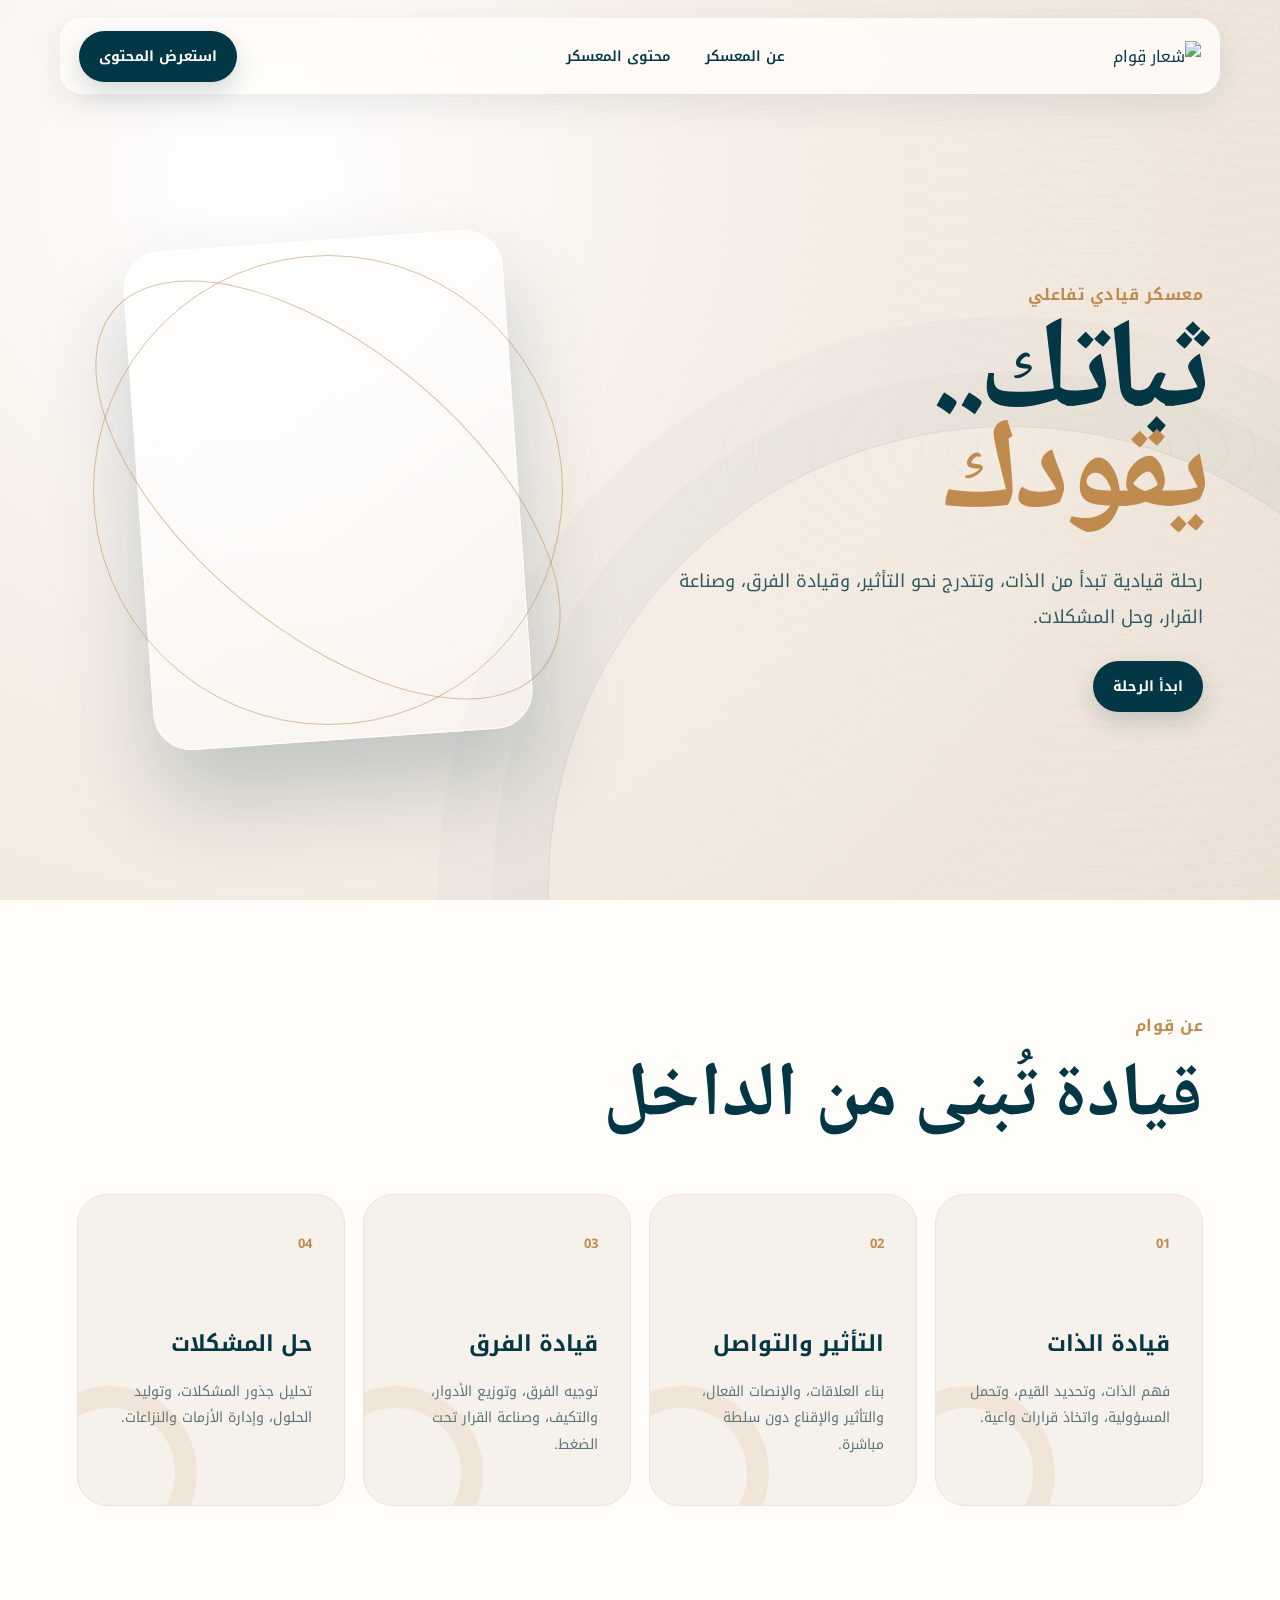
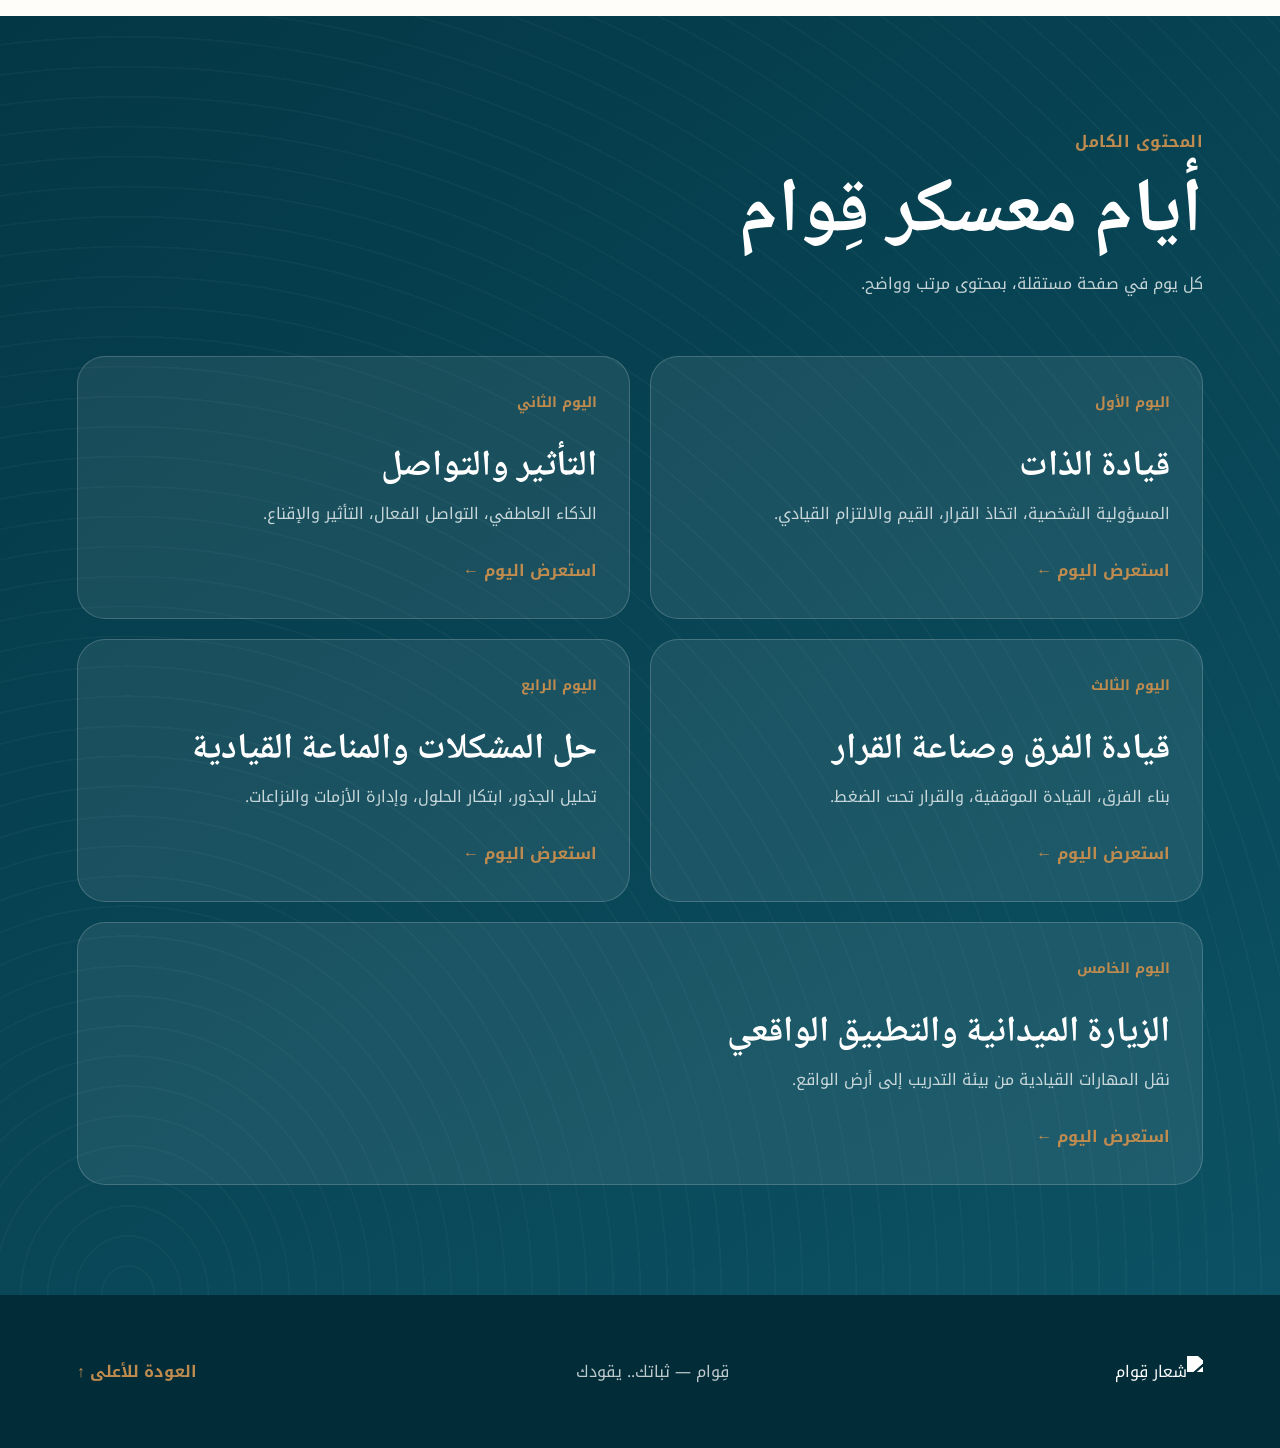
==== index.html @ e5f21ede "Add files via upload" ====
<!doctype html>
<html lang="ar" dir="rtl">
<head>
  <meta charset="utf-8" />
  <meta name="viewport" content="width=device-width, initial-scale=1" />
  <meta name="theme-color" content="#043745" />
  <title>معسكر قِوام القيادي</title>
  <meta name="description" content="الموقع التعريفي لمحتوى معسكر قِوام القيادي." />
  <link rel="preconnect" href="https://fonts.googleapis.com">
  <link rel="preconnect" href="https://fonts.gstatic.com" crossorigin>
  <link href="https://fonts.googleapis.com/css2?family=Noto+Kufi+Arabic:wght@400;500;600;700&family=Noto+Naskh+Arabic:wght@600;700&display=swap" rel="stylesheet">
  <link rel="stylesheet" href="style.css" />
</head>
<body>
  <header class="site-header" id="top">
    <a class="brand" href="#top" aria-label="العودة إلى أعلى الصفحة">
      <img src="assets/qiwam-logo.png" alt="شعار قِوام" />
    </a>
    <nav aria-label="التنقل الرئيسي">
      <a href="#about">عن المعسكر</a>
      <a href="#program">محتوى المعسكر</a>
    </nav>
    <a class="header-cta" href="#program">استعرض المحتوى</a>
  </header>

  <main>
    <section class="hero">
      <div class="hero-lines" aria-hidden="true"></div>
      <div class="hero-copy reveal">
        <span class="eyebrow">معسكر قيادي تفاعلي</span>
        <h1>ثباتك..<br><em>يقودك</em></h1>
        <p>رحلة قيادية تبدأ من الذات، وتتدرج نحو التأثير، وقيادة الفرق، وصناعة القرار، وحل المشكلات.</p>
        <a class="primary-btn" href="#program">ابدأ الرحلة</a>
      </div>
      <div class="hero-mark reveal" aria-hidden="true">
        <div class="glass-card"><img src="assets/qiwam-logo.png" alt="" /></div>
        <span class="orbit orbit-one"></span>
        <span class="orbit orbit-two"></span>
      </div>
    </section>

    <section class="about section" id="about">
      <div class="section-heading reveal">
        <span>عن قِوام</span>
        <h2>قيادة تُبنى من الداخل</h2>
      </div>
      <div class="about-grid">
        <article class="about-card reveal">
          <b>01</b>
          <h3>قيادة الذات</h3>
          <p>فهم الذات، وتحديد القيم، وتحمل المسؤولية، واتخاذ قرارات واعية.</p>
        </article>
        <article class="about-card reveal">
          <b>02</b>
          <h3>التأثير والتواصل</h3>
          <p>بناء العلاقات، والإنصات الفعال، والتأثير والإقناع دون سلطة مباشرة.</p>
        </article>
        <article class="about-card reveal">
          <b>03</b>
          <h3>قيادة الفرق</h3>
          <p>توجيه الفرق، وتوزيع الأدوار، والتكيف، وصناعة القرار تحت الضغط.</p>
        </article>
        <article class="about-card reveal">
          <b>04</b>
          <h3>حل المشكلات</h3>
          <p>تحليل جذور المشكلات، وتوليد الحلول، وإدارة الأزمات والنزاعات.</p>
        </article>
      </div>
    </section>

    <section class="program section" id="program">
      <div class="section-heading light reveal">
        <span>المحتوى الكامل</span>
        <h2>أيام معسكر قِوام</h2>
        <p>كل يوم في صفحة مستقلة، بمحتوى مرتب وواضح.</p>
      </div>
      <div class="days-grid reveal">
        <a class="day-card" href="day-1.html"><b>اليوم الأول</b><h3>قيادة الذات</h3><p>المسؤولية الشخصية، اتخاذ القرار، القيم والالتزام القيادي.</p><span>استعرض اليوم ←</span></a>
        <a class="day-card" href="day-2.html"><b>اليوم الثاني</b><h3>التأثير والتواصل</h3><p>الذكاء العاطفي، التواصل الفعال، التأثير والإقناع.</p><span>استعرض اليوم ←</span></a>
        <a class="day-card" href="day-3.html"><b>اليوم الثالث</b><h3>قيادة الفرق وصناعة القرار</h3><p>بناء الفرق، القيادة الموقفية، والقرار تحت الضغط.</p><span>استعرض اليوم ←</span></a>
        <a class="day-card" href="day-4.html"><b>اليوم الرابع</b><h3>حل المشكلات والمناعة القيادية</h3><p>تحليل الجذور، ابتكار الحلول، وإدارة الأزمات والنزاعات.</p><span>استعرض اليوم ←</span></a>
        <a class="day-card" href="day-5.html"><b>اليوم الخامس</b><h3>الزيارة الميدانية والتطبيق الواقعي</h3><p>نقل المهارات القيادية من بيئة التدريب إلى أرض الواقع.</p><span>استعرض اليوم ←</span></a>
      </div>
    </section>
  </main>

  <footer>
    <img src="assets/qiwam-logo.png" alt="شعار قِوام" />
    <p>قِوام — ثباتك.. يقودك</p>
    <a href="#top">العودة للأعلى ↑</a>
  </footer>

  <script src="script.js"></script>
</body>
</html>
---- style.css ----
:root{
  --navy:#043745;
  --navy-2:#0a4a5b;
  --gold:#bf8b4e;
  --cream:#ebe0d4;
  --gray:#8a8c8e;
  --white:#fffdf9;
  --shadow:0 24px 70px rgba(4,55,69,.15);
}
*{box-sizing:border-box}
html{scroll-behavior:smooth}
body{margin:0;background:var(--white);color:var(--navy);font-family:"Noto Kufi Arabic",sans-serif;overflow-x:hidden}
a{text-decoration:none;color:inherit}
button{font:inherit}
.site-header{position:fixed;z-index:50;top:18px;left:50%;transform:translateX(-50%);width:min(1160px,calc(100% - 32px));height:76px;padding:0 18px;display:flex;align-items:center;justify-content:space-between;border:1px solid rgba(255,255,255,.5);background:rgba(255,253,249,.83);backdrop-filter:blur(18px);border-radius:22px;box-shadow:0 10px 35px rgba(4,55,69,.09)}
.brand img{width:112px;height:48px;object-fit:contain}
nav{display:flex;gap:34px;font-size:14px;font-weight:600}
nav a{position:relative} nav a:after{content:"";position:absolute;right:0;bottom:-8px;width:0;height:2px;background:var(--gold);transition:.3s} nav a:hover:after{width:100%}
.header-cta,.primary-btn{background:var(--navy);color:#fff;padding:12px 20px;border-radius:999px;font-weight:700;font-size:14px;transition:.25s;box-shadow:0 9px 25px rgba(4,55,69,.18)}
.header-cta:hover,.primary-btn:hover{transform:translateY(-2px);background:var(--navy-2)}
.hero{min-height:100vh;padding:150px max(6vw,28px) 70px;display:grid;grid-template-columns:1.05fr .95fr;align-items:center;gap:70px;position:relative;overflow:hidden;background:radial-gradient(circle at 20% 20%,#fff 0,#f7efe7 38%,var(--cream) 100%)}
.hero:before{content:"";position:absolute;inset:auto -15% -50% auto;width:72vw;height:72vw;border-radius:50%;border:1px solid rgba(4,55,69,.1);box-shadow:0 0 0 55px rgba(4,55,69,.025),0 0 0 110px rgba(4,55,69,.02)}
.hero-lines{position:absolute;inset:0;background:repeating-radial-gradient(ellipse at 85% 50%,transparent 0 26px,rgba(4,55,69,.055) 27px 28px);mask-image:linear-gradient(to left,#000,transparent 65%);opacity:.55}
.hero-copy{position:relative;z-index:2;max-width:680px}
.eyebrow,.section-heading span{display:inline-flex;color:var(--gold);font-weight:700;letter-spacing:.03em;margin-bottom:20px}
.hero h1{font-family:"Noto Naskh Arabic",serif;font-size:clamp(72px,10vw,154px);line-height:.78;margin:0 0 34px;font-weight:700;letter-spacing:-.05em}
.hero h1 em{font-style:normal;color:var(--gold)}
.hero p{max-width:610px;line-height:2;font-size:18px;margin:0 0 35px;color:#2f5963}
.hero-mark{position:relative;z-index:2;height:520px;display:grid;place-items:center}
.glass-card{width:min(380px,75vw);aspect-ratio:.76;border-radius:38px;background:linear-gradient(145deg,rgba(255,255,255,.87),rgba(255,255,255,.35));border:1px solid rgba(255,255,255,.9);box-shadow:0 50px 90px rgba(4,55,69,.22),inset 0 1px 0 #fff;display:grid;place-items:center;transform:rotate(-4deg)}
.glass-card img{width:70%;filter:drop-shadow(0 15px 20px rgba(4,55,69,.1))}
.orbit{position:absolute;border:1px solid rgba(191,139,78,.55);border-radius:50%;animation:spin 18s linear infinite}.orbit-one{width:470px;height:470px}.orbit-two{width:560px;height:280px;transform:rotate(40deg);animation-direction:reverse}
@keyframes spin{to{transform:rotate(360deg)}}
.section{padding:110px max(6vw,28px)}
.section-heading{max-width:760px;margin-bottom:56px}.section-heading h2{font-family:"Noto Naskh Arabic",serif;font-size:clamp(44px,6vw,82px);line-height:1;margin:0}.section-heading p{line-height:1.9;color:#58727a}
.about{background:#fffdf9}.about-grid{display:grid;grid-template-columns:repeat(4,1fr);gap:18px}
.about-card{min-height:300px;padding:32px;border-radius:30px;background:#f7f1eb;border:1px solid #eee3d9;transition:.3s;position:relative;overflow:hidden}
.about-card:after{content:"";position:absolute;width:130px;height:130px;border:22px solid rgba(191,139,78,.12);border-radius:50%;left:-55px;bottom:-55px}
.about-card:hover{transform:translateY(-8px);box-shadow:var(--shadow);background:#fff}
.about-card b{color:var(--gold);font-size:13px}.about-card h3{font-size:22px;margin:65px 0 14px}.about-card p{color:#5c747b;line-height:1.9;font-size:14px}
.program{background:linear-gradient(145deg,var(--navy),#0c5264);position:relative;overflow:hidden}
.program:before{content:"";position:absolute;inset:0;background:repeating-radial-gradient(ellipse at 10% 100%,transparent 0 25px,rgba(255,255,255,.045) 26px 27px);opacity:.7}
.light{position:relative;color:#fff}.light p{color:#c7d5d8}.day-tabs{position:relative;display:flex;gap:10px;flex-wrap:wrap;margin-bottom:24px}
.day-tab{border:1px solid rgba(255,255,255,.24);background:rgba(255,255,255,.07);color:#fff;padding:12px 18px;border-radius:999px;cursor:pointer;transition:.25s}.day-tab:hover,.day-tab.active{background:var(--gold);border-color:var(--gold);color:#fff}
.viewer{position:relative;background:#f3ece5;border-radius:30px;overflow:hidden;box-shadow:0 35px 90px rgba(0,0,0,.28)}
.viewer-bar,.viewer-footer{min-height:68px;padding:0 22px;display:flex;align-items:center;justify-content:space-between;background:#fff;border-bottom:1px solid #eadfd4}
.viewer-title{display:flex;align-items:center;gap:10px}.dot{width:9px;height:9px;border-radius:50%;background:var(--gold)}
.viewer-actions{display:flex;gap:8px;align-items:center}.viewer-actions button{width:34px;height:34px;border:0;border-radius:9px;background:#edf2f3;color:var(--navy);cursor:pointer;font-size:19px}.viewer-actions span{font-size:12px;min-width:42px;text-align:center}
.page-stage{height:min(74vh,880px);overflow:auto;display:grid;place-items:start center;padding:30px;background:linear-gradient(145deg,#e8ded4,#f7f3ee)}
.page-stage img{display:block;width:min(100%,980px);height:auto;transform-origin:top center;transition:transform .2s;box-shadow:0 20px 45px rgba(4,55,69,.12);border-radius:4px}
.viewer-footer{border-top:1px solid #eadfd4;border-bottom:0;direction:ltr}.viewer-footer button{border:0;background:var(--navy);color:#fff;padding:10px 18px;border-radius:999px;cursor:pointer}.viewer-footer button:disabled{opacity:.35;cursor:not-allowed}.page-dots{display:flex;gap:7px}.page-dots button{width:9px;height:9px;padding:0;border-radius:50%;background:#c9c2bb}.page-dots button.active{background:var(--gold);transform:scale(1.4)}
footer{padding:45px max(6vw,28px);display:flex;align-items:center;justify-content:space-between;background:#022d38;color:#fff}footer img{width:95px;filter:brightness(0) invert(1)}footer p{opacity:.75}footer a{color:var(--gold);font-weight:700}
.reveal{opacity:0;transform:translateY(28px);transition:opacity .75s ease,transform .75s ease}.reveal.visible{opacity:1;transform:none}
@media(max-width:950px){.site-header nav{display:none}.hero{grid-template-columns:1fr;padding-top:145px}.hero-copy{text-align:center;margin:auto}.hero-copy p{margin-inline:auto}.hero-mark{height:420px}.about-grid{grid-template-columns:1fr 1fr}.header-cta{display:none}}
@media(max-width:600px){.site-header{height:66px;top:10px}.brand img{width:92px}.hero{padding-inline:20px}.hero h1{font-size:76px}.hero p{font-size:15px}.hero-mark{height:330px}.glass-card{width:245px;border-radius:28px}.orbit-one{width:310px;height:310px}.orbit-two{width:340px;height:180px}.section{padding:78px 18px}.about-grid{grid-template-columns:1fr}.about-card{min-height:240px}.about-card h3{margin-top:42px}.day-tabs{display:grid;grid-template-columns:1fr 1fr}.day-tab:last-child{grid-column:1/-1}.viewer-bar{padding:0 12px}.viewer-title strong{font-size:12px}.page-stage{height:68vh;padding:12px}.viewer-footer{padding:0 12px}.page-dots{gap:5px}.viewer-footer button{padding:9px 13px;font-size:12px}footer{flex-direction:column;gap:12px;text-align:center}}

.days-grid{position:relative;display:grid;grid-template-columns:repeat(2,1fr);gap:20px}.day-card{padding:32px;min-height:255px;border-radius:28px;background:rgba(255,255,255,.08);border:1px solid rgba(255,255,255,.18);color:#fff;display:flex;flex-direction:column;transition:.3s}.day-card:last-child{grid-column:1/-1}.day-card:hover{transform:translateY(-7px);background:rgba(255,255,255,.13);border-color:rgba(191,139,78,.7)}.day-card b{color:var(--gold);font-size:14px}.day-card h3{font-family:"Noto Naskh Arabic",serif;font-size:36px;line-height:1.1;margin:32px 0 12px}.day-card p{color:#c8d7da;line-height:1.9;margin:0 0 25px;max-width:620px}.day-card span{margin-top:auto;color:var(--gold);font-weight:700}
.day-main{padding-top:112px;background:#fffdf9}.day-hero{min-height:430px;padding:80px max(7vw,28px);display:flex;align-items:center;justify-content:space-between;gap:40px;background:radial-gradient(circle at 20% 20%,#fff,#efe4d9);position:relative;overflow:hidden}.day-hero:after{content:"";position:absolute;inset:0;background:repeating-radial-gradient(ellipse at 100% 100%,transparent 0 28px,rgba(4,55,69,.05) 29px 30px);mask-image:linear-gradient(to left,#000,transparent 72%)}.day-hero-copy{position:relative;z-index:2;max-width:820px}.day-hero-copy>span{color:var(--gold);font-weight:700}.day-hero h1{font-family:"Noto Naskh Arabic",serif;font-size:clamp(48px,7vw,92px);line-height:1;margin:18px 0}.day-hero p{font-size:18px;color:#4f6c73;line-height:1.9}.day-hero>img{width:min(260px,28vw);position:relative;z-index:2}.day-layout{width:min(1180px,calc(100% - 40px));margin:70px auto 100px;display:grid;grid-template-columns:300px 1fr;gap:55px;align-items:start}.day-summary{position:sticky;top:120px;background:var(--navy);color:#fff;padding:28px;border-radius:26px;box-shadow:var(--shadow)}.day-summary span{color:var(--gold);font-weight:700}.day-summary p{line-height:2;margin-bottom:0}.day-content{min-width:0}.content-section{padding:0 0 48px;margin-bottom:48px;border-bottom:1px solid #e7ddd3}.content-section:last-child{border-bottom:0}.content-section h2{font-family:"Noto Naskh Arabic",serif;font-size:42px;line-height:1.2;margin:0 0 20px}.content-section p,.content-section li{line-height:2;color:#395d66}.content-section ul{margin:0;padding-right:24px}.content-section li{margin-bottom:10px}.reference{background:#f3ebe3;padding:15px 18px;border-right:4px solid var(--gold);border-radius:12px}.scenario-grid,.pillar-grid{display:grid;grid-template-columns:repeat(3,1fr);gap:15px}.pillar-grid{grid-template-columns:repeat(2,1fr)}.scenario-grid article,.pillar-grid article,.timeline article{background:#f5eee7;padding:24px;border-radius:20px;border:1px solid #eadfd5}.scenario-grid h3,.pillar-grid h3,.timeline h3{margin:8px 0;color:var(--navy)}.pillar-grid b,.timeline b{color:var(--gold)}.timeline{display:grid;gap:14px}.timeline article{position:relative;padding-right:72px}.timeline article>b{position:absolute;right:24px;top:25px;font-size:20px}.evaluation{margin-top:24px;padding:24px;border-radius:20px;background:var(--navy);color:#fff}.evaluation h3{margin-top:0;color:var(--gold)}.evaluation p{color:#fff}.day-pagination{width:min(1180px,calc(100% - 40px));margin:-55px auto 70px;display:flex;justify-content:space-between;gap:12px;flex-wrap:wrap}.day-pagination a{background:#f0e7de;padding:12px 18px;border-radius:999px;font-weight:700}.day-pagination a:hover{background:var(--gold);color:#fff}
@media(max-width:850px){.days-grid{grid-template-columns:1fr}.day-card:last-child{grid-column:auto}.day-layout{grid-template-columns:1fr}.day-summary{position:static}.scenario-grid{grid-template-columns:1fr}.day-hero>img{width:170px}.day-hero{min-height:380px}}
@media(max-width:600px){.day-main{padding-top:86px}.day-hero{padding:55px 20px;min-height:auto}.day-hero>img{display:none}.day-hero h1{font-size:52px}.day-layout{width:calc(100% - 28px);margin-top:38px;gap:28px}.content-section h2{font-size:32px}.pillar-grid{grid-template-columns:1fr}.days-grid{gap:14px}.day-card{min-height:220px;padding:25px}.day-card h3{font-size:31px}.timeline article{padding-right:62px}.day-pagination{width:calc(100% - 28px);margin-top:-55px}}
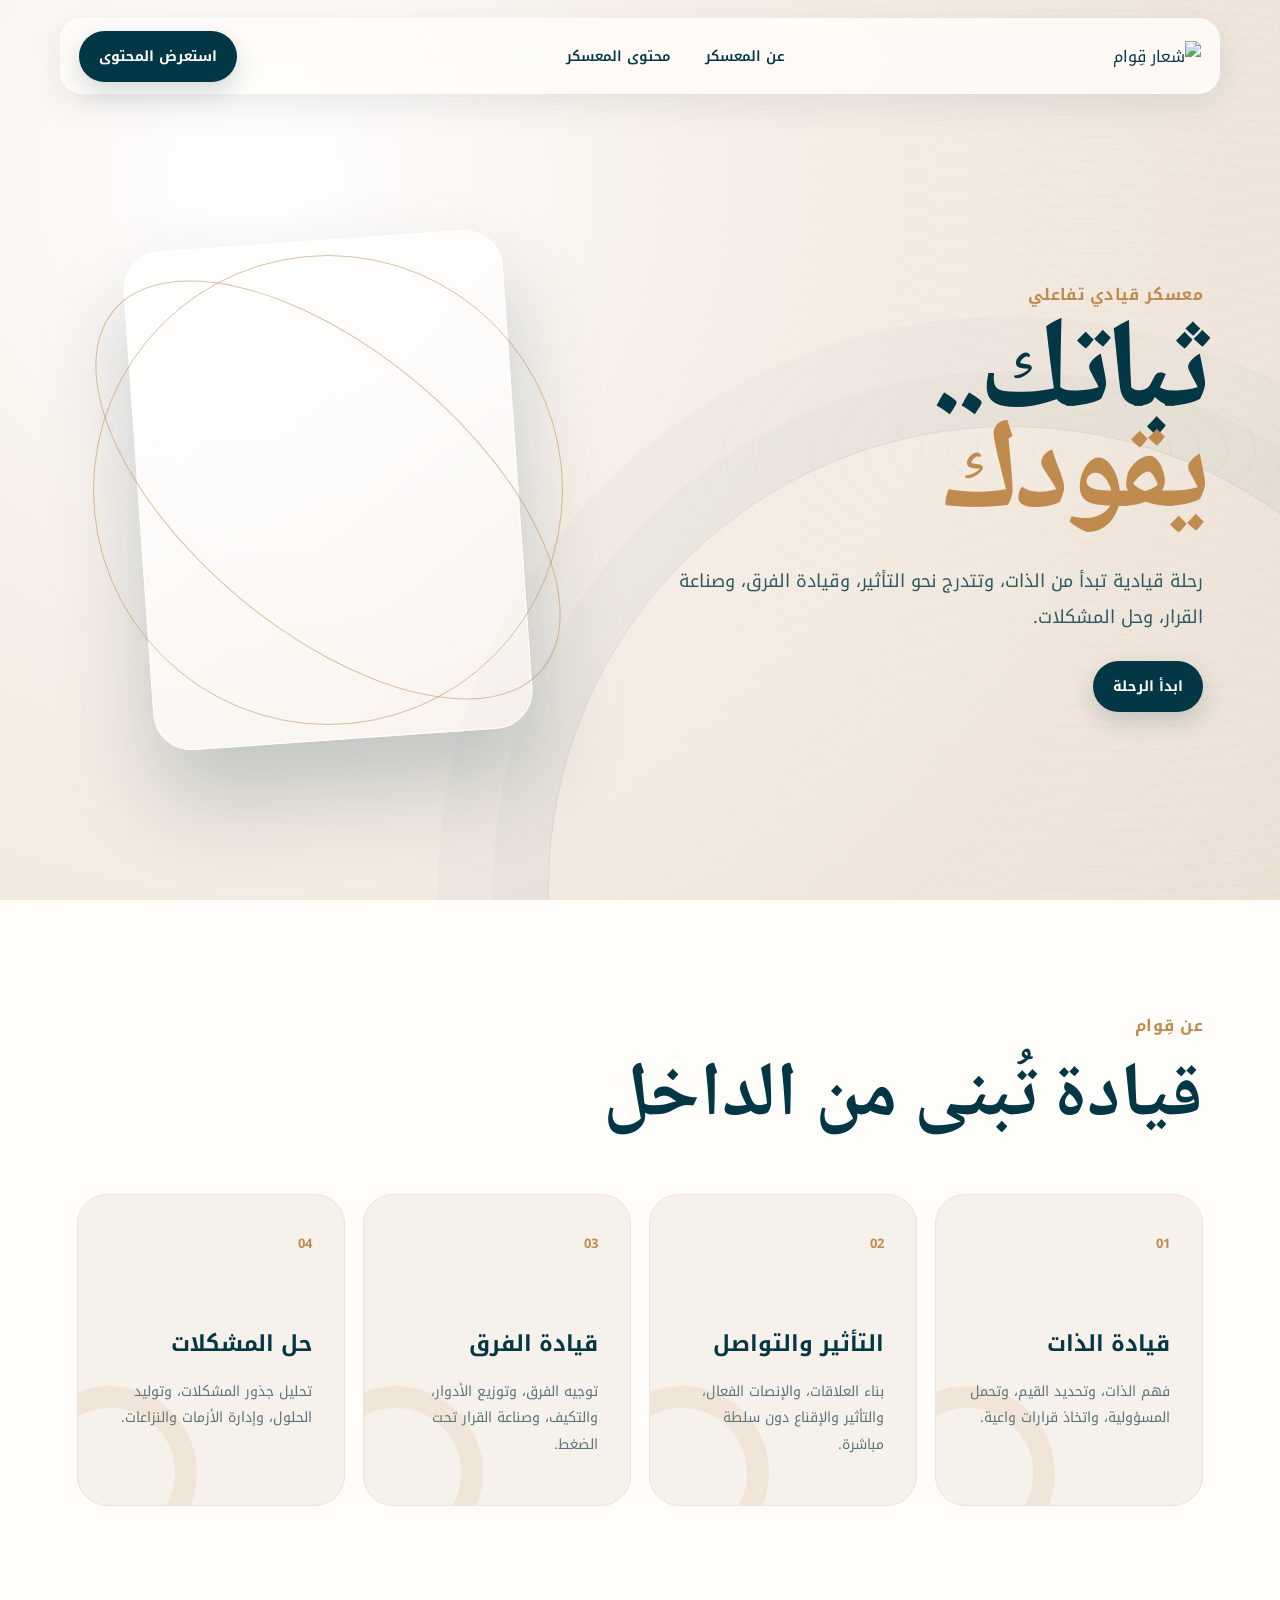
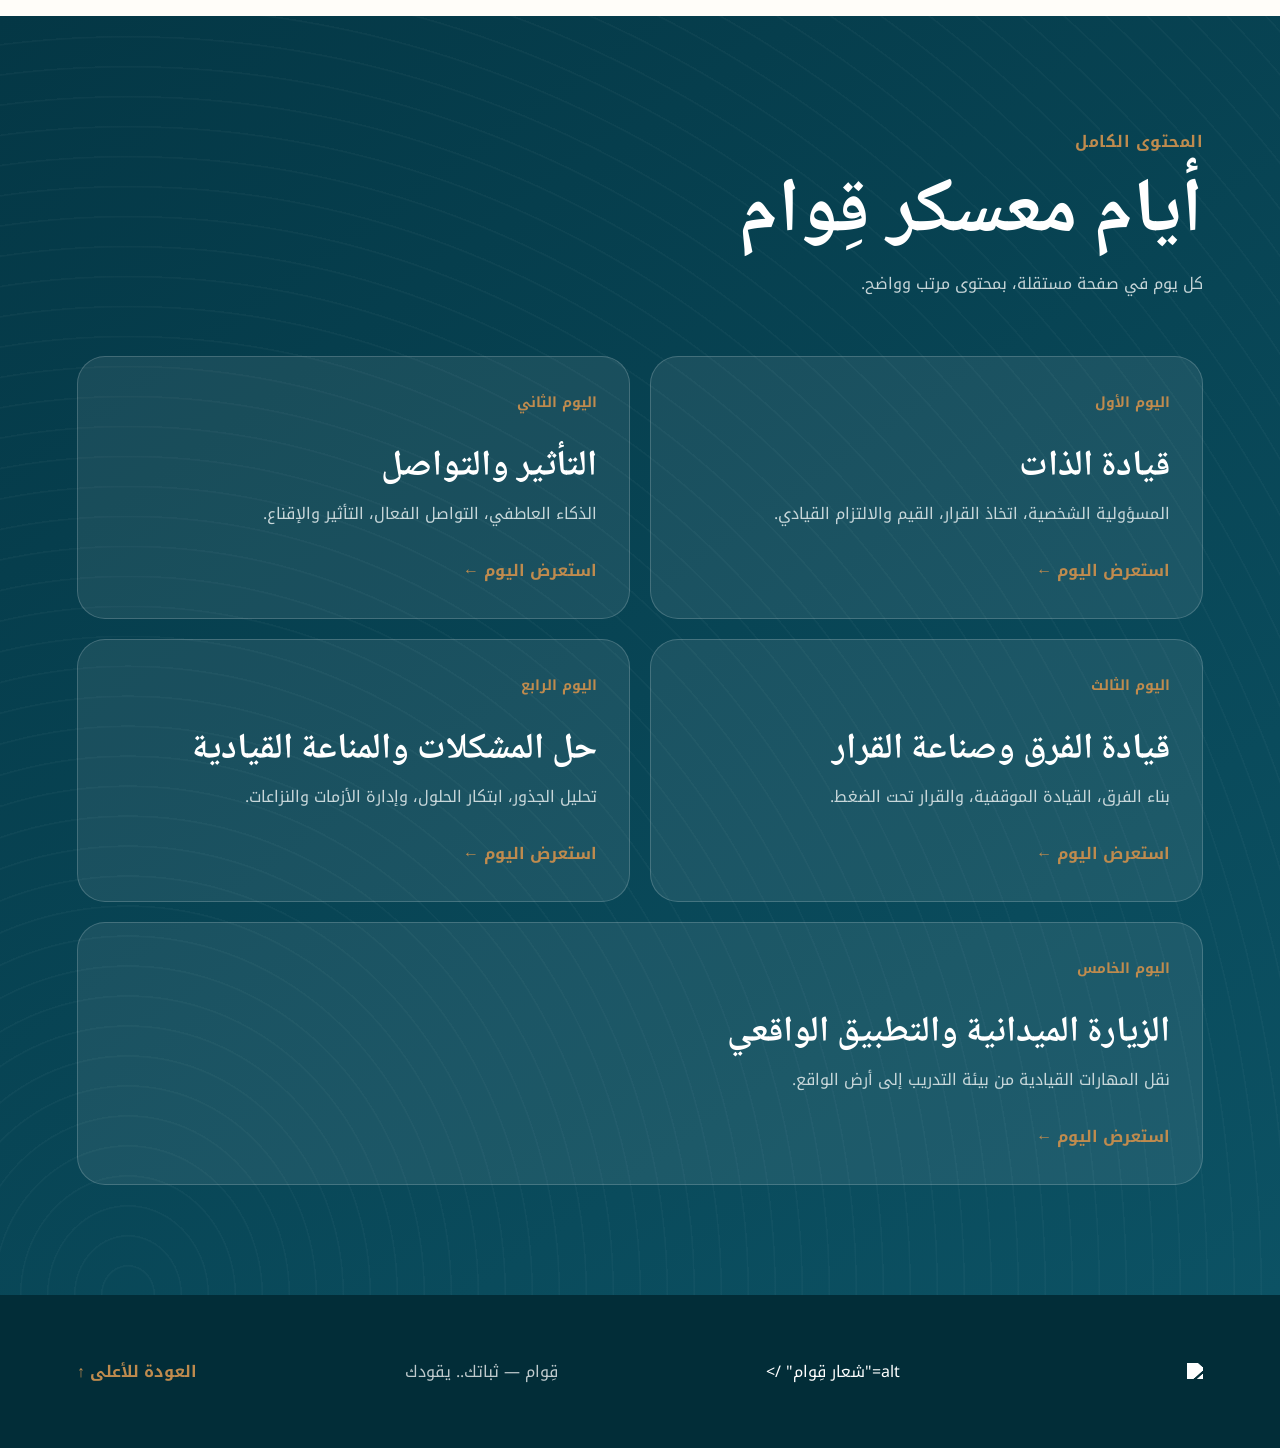
==== commit 153c94e4: "-" ====
--- a/index.html
+++ b/index.html
@@ -85,7 +85,7 @@
   </main>
 
   <footer>
-    <img src="assets/qiwam-logo.png" alt="شعار قِوام" />
+    <img src="logo.png"> alt="شعار قِوام" />
     <p>قِوام — ثباتك.. يقودك</p>
     <a href="#top">العودة للأعلى ↑</a>
   </footer>
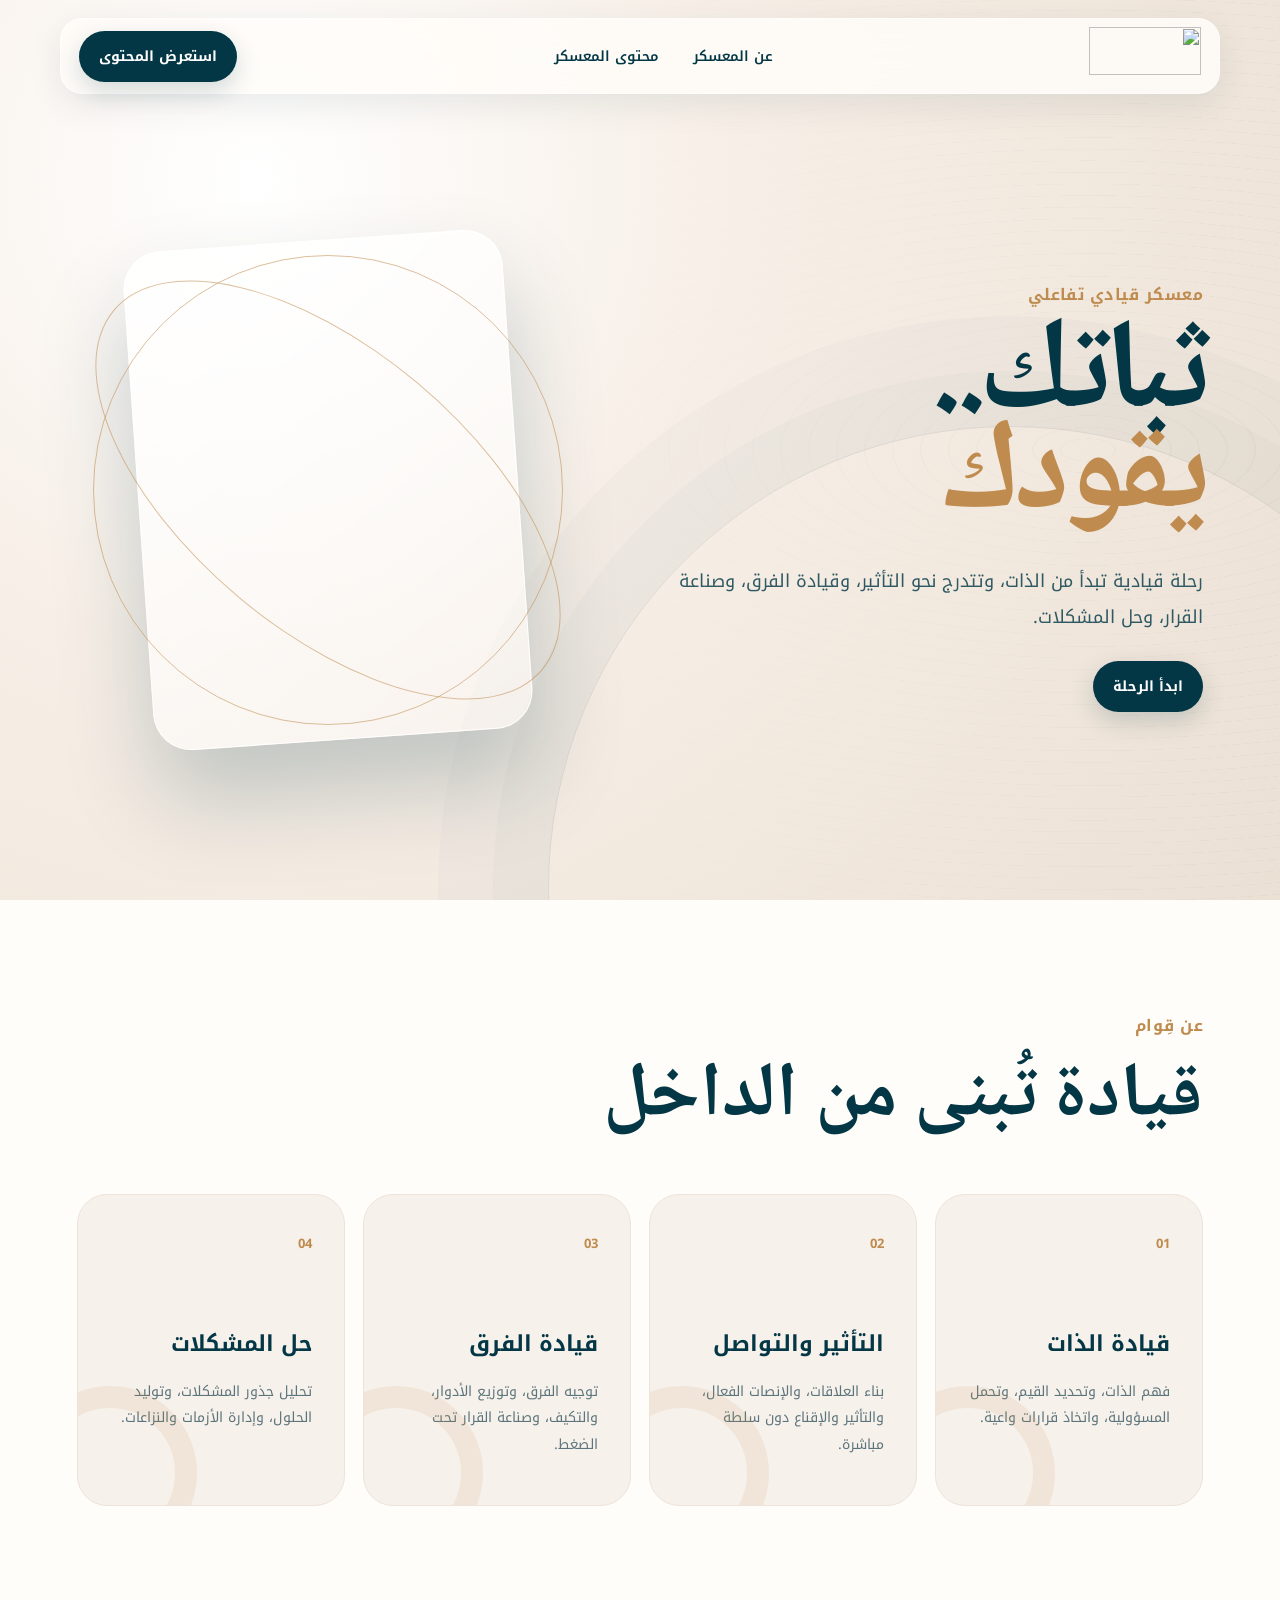
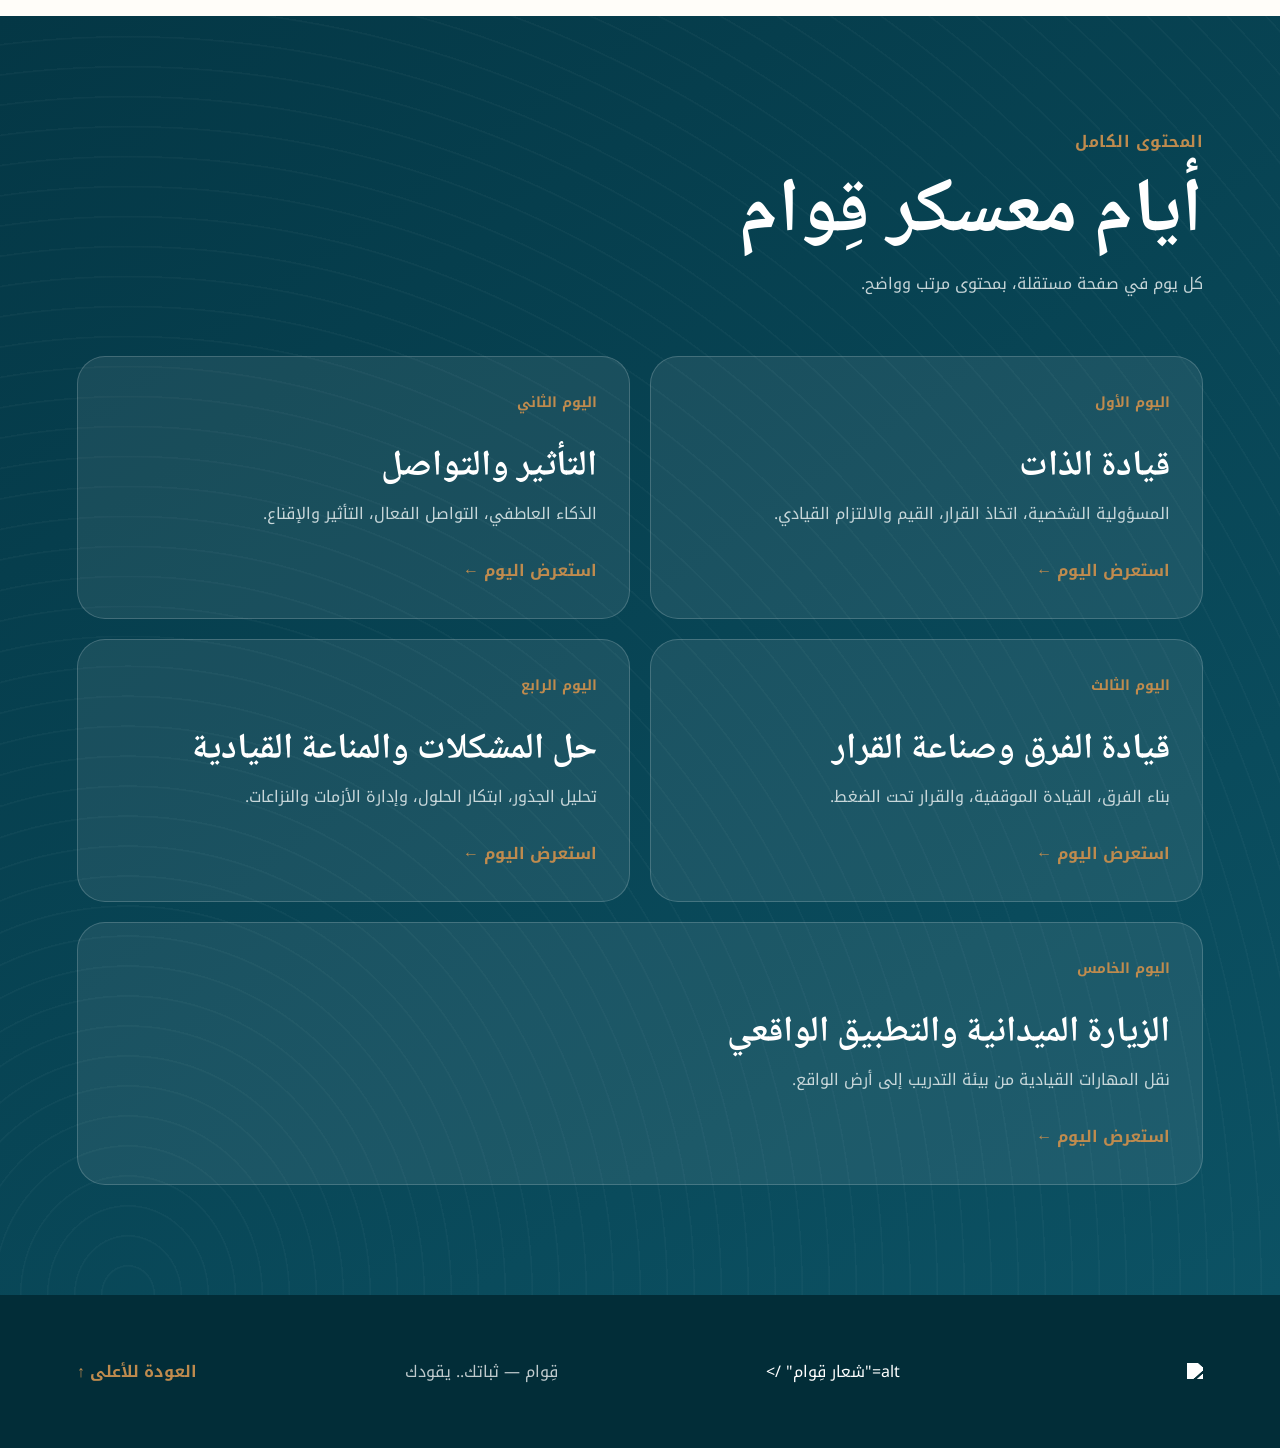
==== commit 662f5174: "-" ====
--- a/index.html
+++ b/index.html
@@ -14,7 +14,7 @@
 <body>
   <header class="site-header" id="top">
     <a class="brand" href="#top" aria-label="العودة إلى أعلى الصفحة">
-      <img src="assets/qiwam-logo.png" alt="شعار قِوام" />
+      <img src="logo.png">
     </a>
     <nav aria-label="التنقل الرئيسي">
       <a href="#about">عن المعسكر</a>
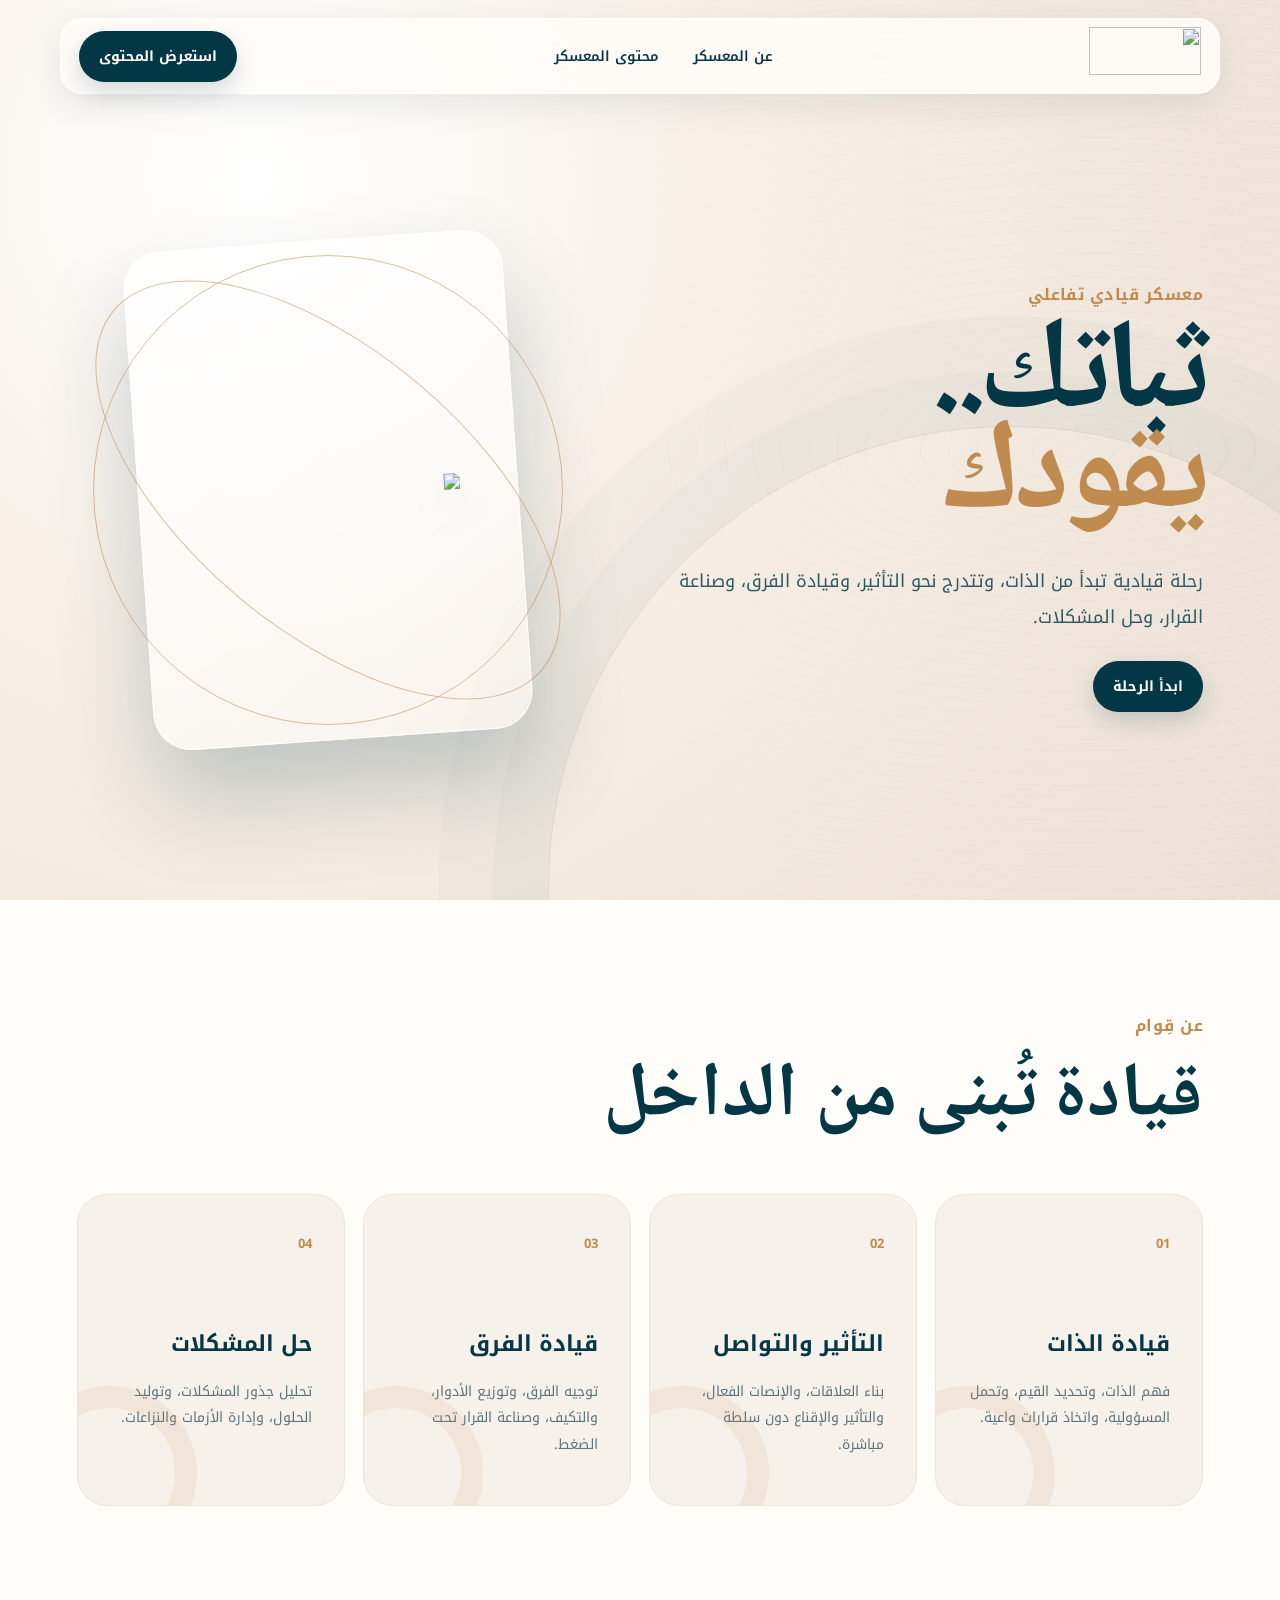
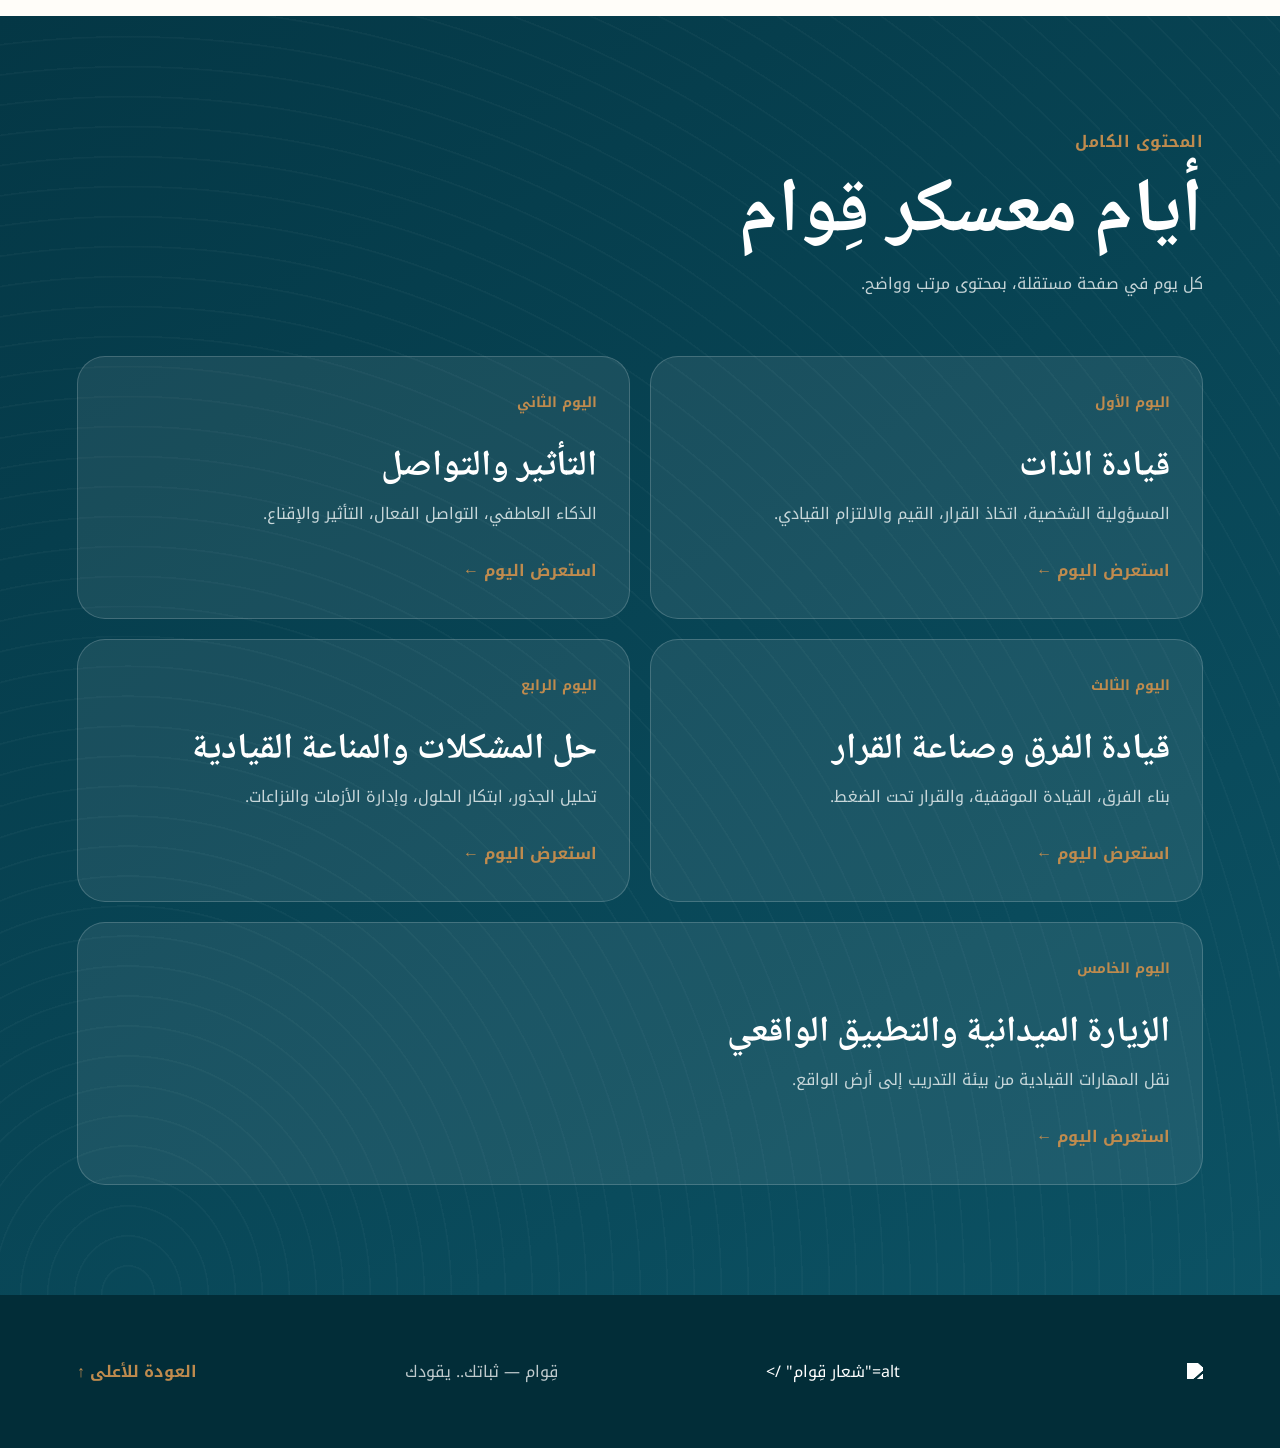
==== commit d3f34f07: "-" ====
--- a/index.html
+++ b/index.html
@@ -33,7 +33,7 @@
         <a class="primary-btn" href="#program">ابدأ الرحلة</a>
       </div>
       <div class="hero-mark reveal" aria-hidden="true">
-        <div class="glass-card"><img src="assets/qiwam-logo.png" alt="" /></div>
+        <div class="glass-card"><img src="logo.png"></div>
         <span class="orbit orbit-one"></span>
         <span class="orbit orbit-two"></span>
       </div>
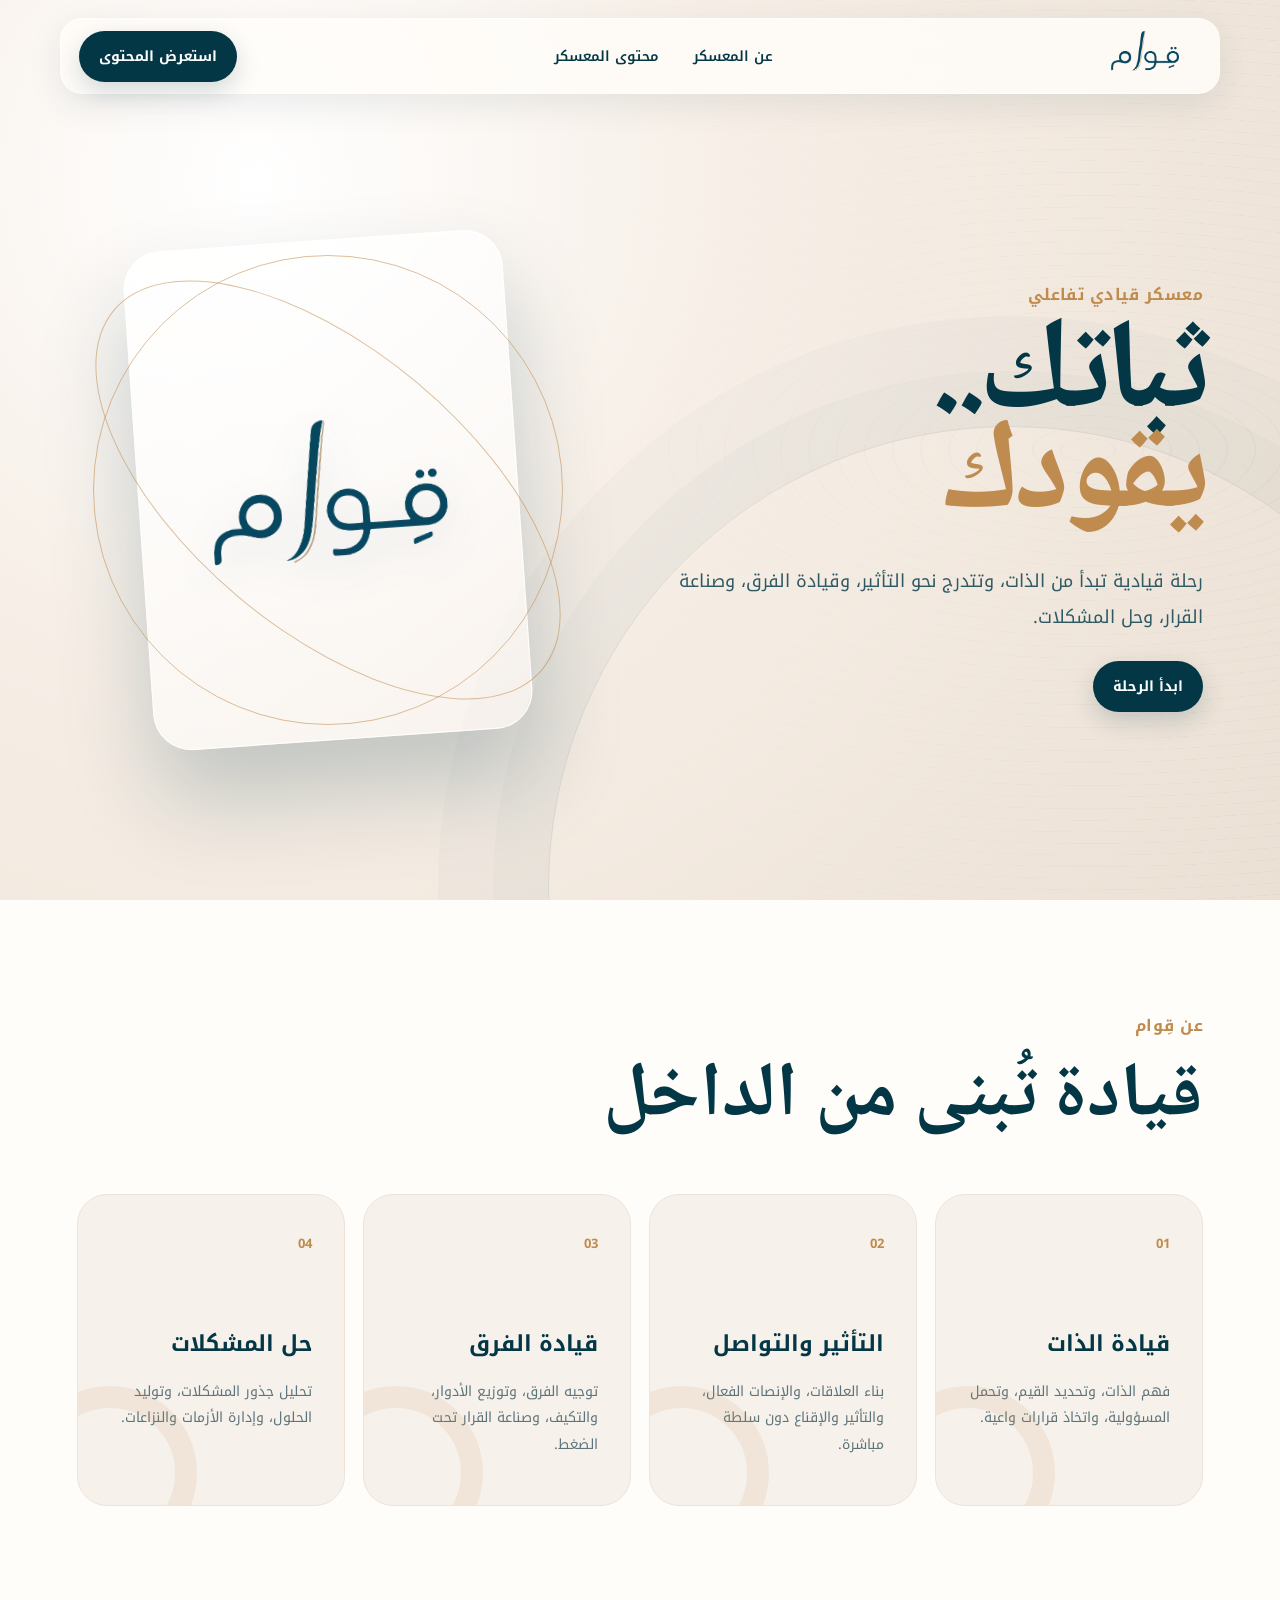
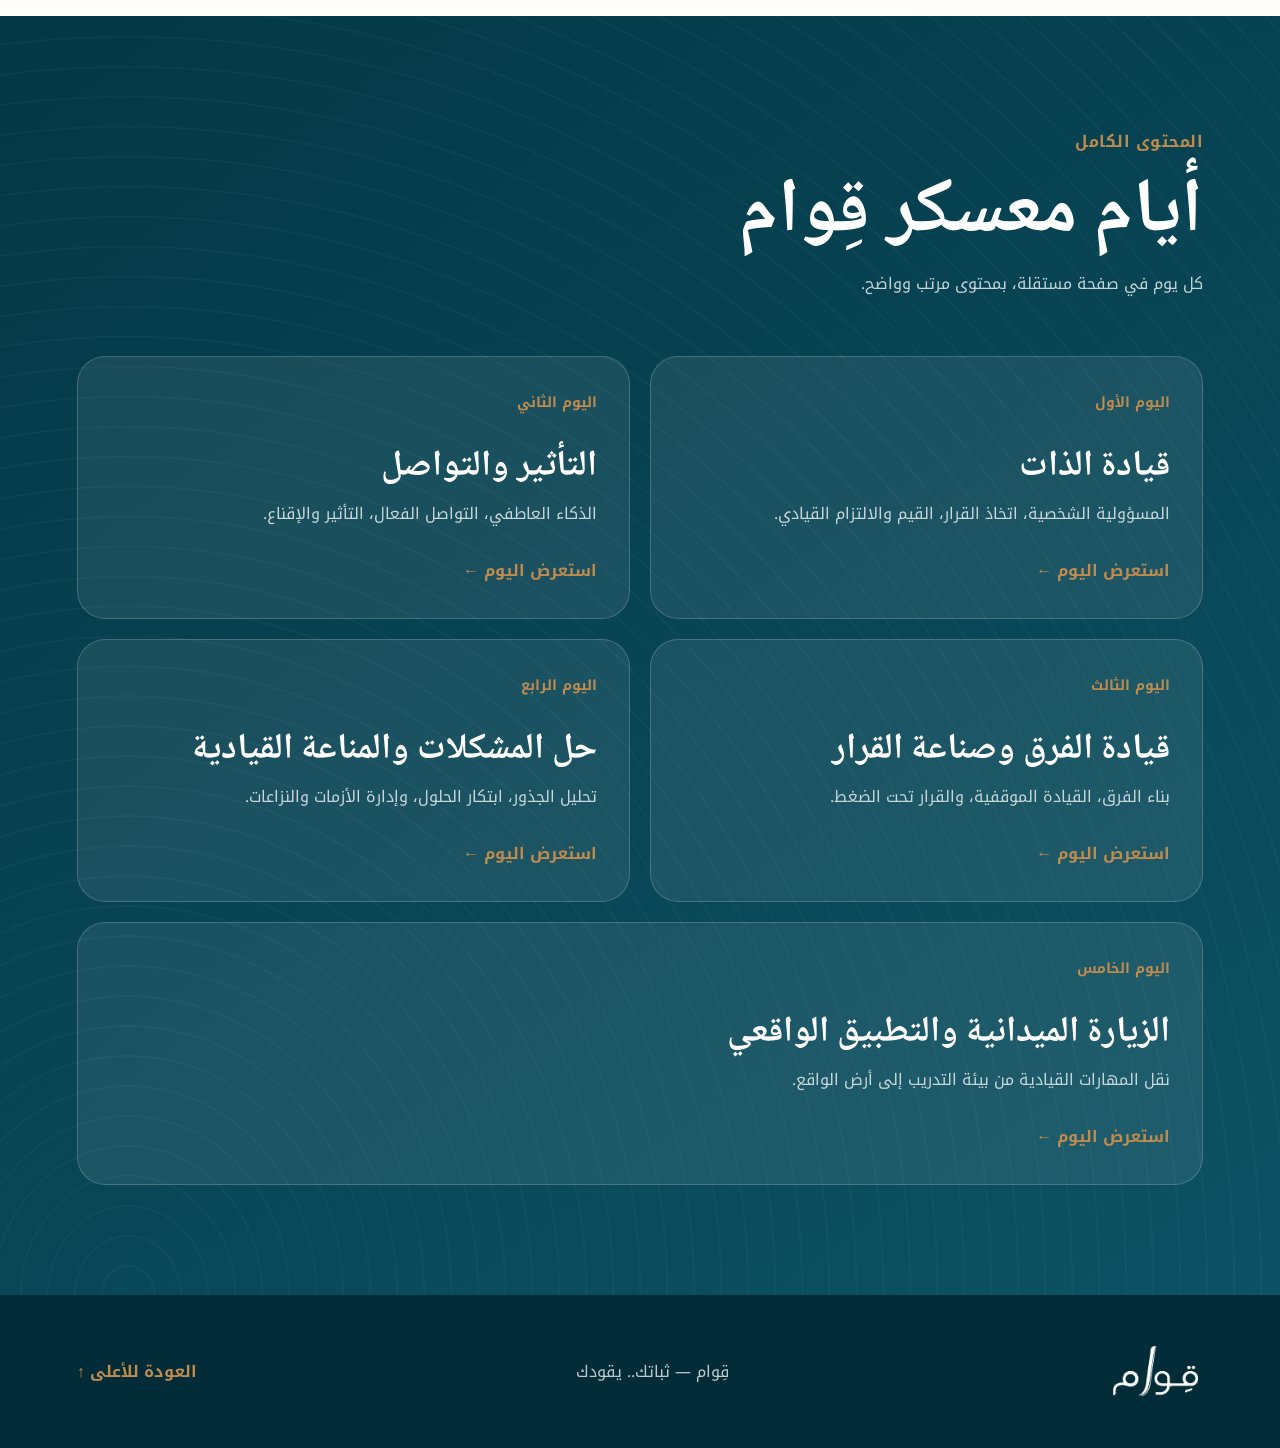
==== commit c38dd008: "-" ====
--- a/index.html
+++ b/index.html
@@ -4,92 +4,319 @@
   <meta charset="utf-8" />
   <meta name="viewport" content="width=device-width, initial-scale=1" />
   <meta name="theme-color" content="#043745" />
+
   <title>معسكر قِوام القيادي</title>
-  <meta name="description" content="الموقع التعريفي لمحتوى معسكر قِوام القيادي." />
-  <link rel="preconnect" href="https://fonts.googleapis.com">
-  <link rel="preconnect" href="https://fonts.gstatic.com" crossorigin>
-  <link href="https://fonts.googleapis.com/css2?family=Noto+Kufi+Arabic:wght@400;500;600;700&family=Noto+Naskh+Arabic:wght@600;700&display=swap" rel="stylesheet">
+
+  <meta
+    name="description"
+    content="الموقع التعريفي لمحتوى معسكر قِوام القيادي."
+  />
+
+  <link rel="preconnect" href="https://fonts.googleapis.com" />
+  <link rel="preconnect" href="https://fonts.gstatic.com" crossorigin />
+
+  <link
+    href="https://fonts.googleapis.com/css2?family=Noto+Kufi+Arabic:wght@400;500;600;700&family=Noto+Naskh+Arabic:wght@600;700&display=swap"
+    rel="stylesheet"
+  />
+
   <link rel="stylesheet" href="style.css" />
 </head>
+
 <body>
+
   <header class="site-header" id="top">
-    <a class="brand" href="#top" aria-label="العودة إلى أعلى الصفحة">
-      <img src="logo.png">
+
+    <a
+      class="brand"
+      href="#top"
+      aria-label="العودة إلى أعلى الصفحة"
+    >
+      <img
+        src="qiwam-logo.png"
+        alt="شعار قِوام"
+      />
     </a>
+
     <nav aria-label="التنقل الرئيسي">
       <a href="#about">عن المعسكر</a>
       <a href="#program">محتوى المعسكر</a>
     </nav>
-    <a class="header-cta" href="#program">استعرض المحتوى</a>
+
+    <a class="header-cta" href="#program">
+      استعرض المحتوى
+    </a>
+
   </header>
 
+
   <main>
+
     <section class="hero">
-      <div class="hero-lines" aria-hidden="true"></div>
+
+      <div
+        class="hero-lines"
+        aria-hidden="true"
+      ></div>
+
       <div class="hero-copy reveal">
-        <span class="eyebrow">معسكر قيادي تفاعلي</span>
-        <h1>ثباتك..<br><em>يقودك</em></h1>
-        <p>رحلة قيادية تبدأ من الذات، وتتدرج نحو التأثير، وقيادة الفرق، وصناعة القرار، وحل المشكلات.</p>
-        <a class="primary-btn" href="#program">ابدأ الرحلة</a>
-      </div>
-      <div class="hero-mark reveal" aria-hidden="true">
-        <div class="glass-card"><img src="logo.png"></div>
+
+        <span class="eyebrow">
+          معسكر قيادي تفاعلي
+        </span>
+
+        <h1>
+          ثباتك..
+          <br />
+          <em>يقودك</em>
+        </h1>
+
+        <p>
+          رحلة قيادية تبدأ من الذات، وتتدرج نحو التأثير،
+          وقيادة الفرق، وصناعة القرار، وحل المشكلات.
+        </p>
+
+        <a class="primary-btn" href="#program">
+          ابدأ الرحلة
+        </a>
+
+      </div>
+
+
+      <div
+        class="hero-mark reveal"
+        aria-hidden="true"
+      >
+
+        <div class="glass-card">
+          <img
+            src="qiwam-logo.png"
+            alt="شعار قِوام"
+          />
+        </div>
+
         <span class="orbit orbit-one"></span>
         <span class="orbit orbit-two"></span>
-      </div>
+
+      </div>
+
     </section>
 
+
     <section class="about section" id="about">
+
       <div class="section-heading reveal">
-        <span>عن قِوام</span>
-        <h2>قيادة تُبنى من الداخل</h2>
-      </div>
+
+        <span>
+          عن قِوام
+        </span>
+
+        <h2>
+          قيادة تُبنى من الداخل
+        </h2>
+
+      </div>
+
+
       <div class="about-grid">
+
         <article class="about-card reveal">
           <b>01</b>
-          <h3>قيادة الذات</h3>
-          <p>فهم الذات، وتحديد القيم، وتحمل المسؤولية، واتخاذ قرارات واعية.</p>
+
+          <h3>
+            قيادة الذات
+          </h3>
+
+          <p>
+            فهم الذات، وتحديد القيم، وتحمل المسؤولية،
+            واتخاذ قرارات واعية.
+          </p>
         </article>
+
+
         <article class="about-card reveal">
           <b>02</b>
-          <h3>التأثير والتواصل</h3>
-          <p>بناء العلاقات، والإنصات الفعال، والتأثير والإقناع دون سلطة مباشرة.</p>
+
+          <h3>
+            التأثير والتواصل
+          </h3>
+
+          <p>
+            بناء العلاقات، والإنصات الفعال،
+            والتأثير والإقناع دون سلطة مباشرة.
+          </p>
         </article>
+
+
         <article class="about-card reveal">
           <b>03</b>
-          <h3>قيادة الفرق</h3>
-          <p>توجيه الفرق، وتوزيع الأدوار، والتكيف، وصناعة القرار تحت الضغط.</p>
+
+          <h3>
+            قيادة الفرق
+          </h3>
+
+          <p>
+            توجيه الفرق، وتوزيع الأدوار،
+            والتكيف، وصناعة القرار تحت الضغط.
+          </p>
         </article>
+
+
         <article class="about-card reveal">
           <b>04</b>
-          <h3>حل المشكلات</h3>
-          <p>تحليل جذور المشكلات، وتوليد الحلول، وإدارة الأزمات والنزاعات.</p>
+
+          <h3>
+            حل المشكلات
+          </h3>
+
+          <p>
+            تحليل جذور المشكلات، وتوليد الحلول،
+            وإدارة الأزمات والنزاعات.
+          </p>
         </article>
-      </div>
+
+      </div>
+
     </section>
 
+
     <section class="program section" id="program">
+
       <div class="section-heading light reveal">
-        <span>المحتوى الكامل</span>
-        <h2>أيام معسكر قِوام</h2>
-        <p>كل يوم في صفحة مستقلة، بمحتوى مرتب وواضح.</p>
-      </div>
+
+        <span>
+          المحتوى الكامل
+        </span>
+
+        <h2>
+          أيام معسكر قِوام
+        </h2>
+
+        <p>
+          كل يوم في صفحة مستقلة،
+          بمحتوى مرتب وواضح.
+        </p>
+
+      </div>
+
+
       <div class="days-grid reveal">
-        <a class="day-card" href="day-1.html"><b>اليوم الأول</b><h3>قيادة الذات</h3><p>المسؤولية الشخصية، اتخاذ القرار، القيم والالتزام القيادي.</p><span>استعرض اليوم ←</span></a>
-        <a class="day-card" href="day-2.html"><b>اليوم الثاني</b><h3>التأثير والتواصل</h3><p>الذكاء العاطفي، التواصل الفعال، التأثير والإقناع.</p><span>استعرض اليوم ←</span></a>
-        <a class="day-card" href="day-3.html"><b>اليوم الثالث</b><h3>قيادة الفرق وصناعة القرار</h3><p>بناء الفرق، القيادة الموقفية، والقرار تحت الضغط.</p><span>استعرض اليوم ←</span></a>
-        <a class="day-card" href="day-4.html"><b>اليوم الرابع</b><h3>حل المشكلات والمناعة القيادية</h3><p>تحليل الجذور، ابتكار الحلول، وإدارة الأزمات والنزاعات.</p><span>استعرض اليوم ←</span></a>
-        <a class="day-card" href="day-5.html"><b>اليوم الخامس</b><h3>الزيارة الميدانية والتطبيق الواقعي</h3><p>نقل المهارات القيادية من بيئة التدريب إلى أرض الواقع.</p><span>استعرض اليوم ←</span></a>
-      </div>
+
+        <a class="day-card" href="day-1.html">
+          <b>اليوم الأول</b>
+
+          <h3>
+            قيادة الذات
+          </h3>
+
+          <p>
+            المسؤولية الشخصية، اتخاذ القرار،
+            القيم والالتزام القيادي.
+          </p>
+
+          <span>
+            استعرض اليوم ←
+          </span>
+        </a>
+
+
+        <a class="day-card" href="day-2.html">
+          <b>اليوم الثاني</b>
+
+          <h3>
+            التأثير والتواصل
+          </h3>
+
+          <p>
+            الذكاء العاطفي، التواصل الفعال،
+            التأثير والإقناع.
+          </p>
+
+          <span>
+            استعرض اليوم ←
+          </span>
+        </a>
+
+
+        <a class="day-card" href="day-3.html">
+          <b>اليوم الثالث</b>
+
+          <h3>
+            قيادة الفرق وصناعة القرار
+          </h3>
+
+          <p>
+            بناء الفرق، القيادة الموقفية،
+            والقرار تحت الضغط.
+          </p>
+
+          <span>
+            استعرض اليوم ←
+          </span>
+        </a>
+
+
+        <a class="day-card" href="day-4.html">
+          <b>اليوم الرابع</b>
+
+          <h3>
+            حل المشكلات والمناعة القيادية
+          </h3>
+
+          <p>
+            تحليل الجذور، ابتكار الحلول،
+            وإدارة الأزمات والنزاعات.
+          </p>
+
+          <span>
+            استعرض اليوم ←
+          </span>
+        </a>
+
+
+        <a class="day-card" href="day-5.html">
+          <b>اليوم الخامس</b>
+
+          <h3>
+            الزيارة الميدانية والتطبيق الواقعي
+          </h3>
+
+          <p>
+            نقل المهارات القيادية من بيئة التدريب
+            إلى أرض الواقع.
+          </p>
+
+          <span>
+            استعرض اليوم ←
+          </span>
+        </a>
+
+      </div>
+
     </section>
+
   </main>
 
+
   <footer>
-    <img src="logo.png"> alt="شعار قِوام" />
-    <p>قِوام — ثباتك.. يقودك</p>
-    <a href="#top">العودة للأعلى ↑</a>
+
+    <img
+      src="qiwam-logo.png"
+      alt="شعار قِوام"
+    />
+
+    <p>
+      قِوام — ثباتك.. يقودك
+    </p>
+
+    <a href="#top">
+      العودة للأعلى ↑
+    </a>
+
   </footer>
 
+
   <script src="script.js"></script>
+
 </body>
 </html>
